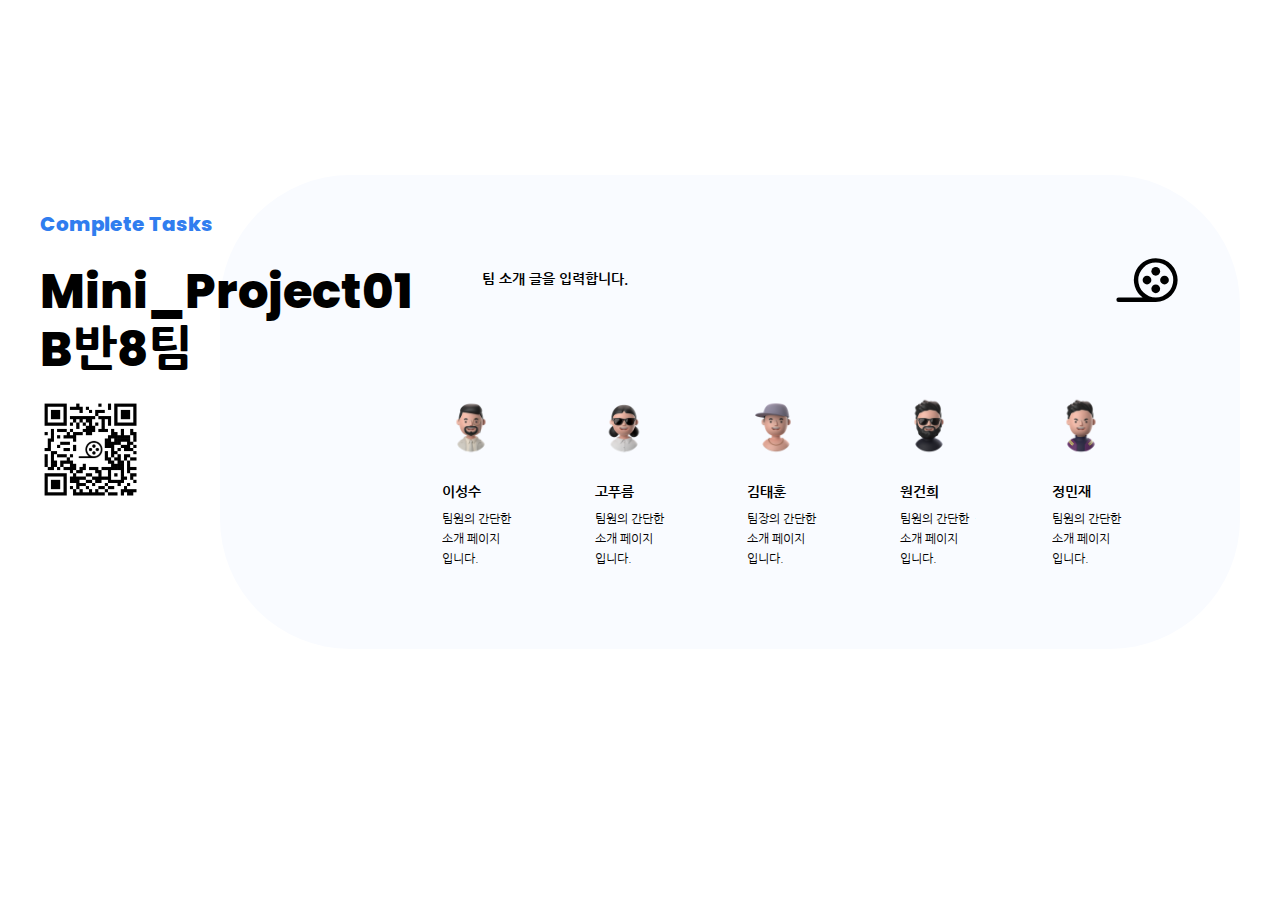
==== introduce/index.html @ 0667fb15 "팀소개 파일 위치변경" ====
<!DOCTYPE html>
<html lang="en">
   <head>
      <meta charset="UTF-8">
      <meta http-equiv="X-UA-Compatible" content="IE=edge">
      <meta name="viewport" content="width=device-width, initial-scale=1.0">
      <title>Mini_Project01</title>
      <link rel="stylesheet" href="index.css">
      <script src="javascript/prefixfree.min.js"></script>
   </head>
   <body>
      <article class="wrap">
         <header>
            <h1><span>Complete Tasks</span>Mini_Project01<br>B반8팀</h1>
            <img src="res/minipj01.png" alt="B반8팀의 Github" title="B반8팀의 Github 바로가기 QRcode" width="100px">
         </header>
         <section class="flexbox">
            <img src="res/movie_roll_icon.svg" alt="팀로고" class="logo">
            <h2 class="hidden">팀 소개 페이지</h2>
            <p class="discript">팀 소개 글을 입력합니다.</p>
            <article>
               <h2 class="hidden">팀원 소개 링크</h2>
               <!-- 짧게 한마디 정도 쓰면 어떨까요..? -->
               <section>
                  <img src="res/people1_icon.png" alt="이름아이콘">
                  <h3>이성수</h3>
                  <p>팀원의 간단한<br>소개 페이지<br>입니다.</p>
                  <a href="https://teamsparta.notion.site/6-dbf81504616240219fe5fcd75f99147f?p=98fcc7e62e7540d7b784379b0a7406f2&pm=s" target="_blank" title="팀원소개"><span class="hidden">이성수 팀원 소개 페이지로 이동하기</span></a>
               </section>
               <section>
                  <img src="res/people4_icon.png" alt="이름아이콘">
                  <h3>고푸름</h3>
                  <p>팀원의 간단한<br>소개 페이지<br>입니다.</p>
                  <a href="https://teamsparta.notion.site/6-dbf81504616240219fe5fcd75f99147f?p=397af7d6f3834342be9b9a8756e6ca54&pm=s" target="_blank" title="팀원소개"><span class="hidden">고푸름 팀원 소개 페이지로 이동하기</span></a>
               </section>
               <section>
                  <img src="res/people3_icon.png" alt="이름아이콘">
                  <h3>김태훈</h3>
                  <p>팀장의 간단한<br>소개 페이지<br>입니다.</p>
                  <a href="https://teamsparta.notion.site/6-dbf81504616240219fe5fcd75f99147f?p=f51c960fd0f84b189da4b318b7c86f99&pm=s" target="_blank" title="팀장소개"><span class="hidden">김태훈 팀장 소개 페이지로 이동하기</span></a>
               </section>
               <section>
                  <img src="res/people2_icon.png" alt="이름아이콘">
                  <h3>원건희</h3>
                  <p>팀원의 간단한<br>소개 페이지<br>입니다.</p>
                  <a href="https://teamsparta.notion.site/6-dbf81504616240219fe5fcd75f99147f?p=e56d6638f5a5453eb2c72391bbf1db9d&pm=s" target="_blank" title="팀원소개"><span class="hidden">원건희 팀원 소개 페이지로 이동하기</span></a>
               </section>
               <section>
                  <img src="res/people5_icon.png" alt="이름아이콘">
                  <h3>정민재</h3>
                  <p>팀원의 간단한<br>소개 페이지<br>입니다.</p>
                  <a href="" target="_blank" title="팀원소개"><span class="hidden">정민재 팀원 소개 페이지로 이동하기</span></a>
               </section>
            </article>
         </section>
      </article>
   </body>
</html>
---- introduce/index.css ----
@charset "utf-8";
@import url('https://fonts.googleapis.com/css2?family=Nanum+Gothic:wght@400;700;800&family=Poppins:wght@700&display=swap');

*{margin:0; padding:0; box-sizing:border-box;}
p, h3{font-family:'Nanum Gothic'; font-size:14px; font-weight:700}
.hidden {position:absolute; width:1px; height:1px; overflow:hidden; margin:-1px; border:0;}

body{display:flex; justify-content:center; align-items:center; min-height:100vh;}
.wrap {position:relative; width:1200px; height:550px}

header{float:left; margin-top:20px;}
header h1{font-family:'Poppins', 'Nanum Gothic'; font-size:48px; line-height:58px; font-weight:800; padding-bottom:20px}
header h1 span{display:block; color:#307DEF; font-size:20px; margin-bottom:10px;}

.flexbox {display:flex; flex-direction:column; position:relative; padding-right:65px;} 
.flexbox::before{content:""; position:absolute; top:0; right:0; width:1020px; height:474px; background:#F9FBFF url(../resources/images/kej/index/bg.png) no-repeat right top; border-radius:130px; z-index:-999}
.discript{height:187px; padding:92px 0 0 70px; line-height:24px;}
.flexbox > article {display:flex}
.flexbox > article > section {position:relative; width:178px; height:328px; border-radius:70px; padding:35px 0 0 30px}
.flexbox > article > section > img {width:58px; height:58px}
.flexbox > article > section > h3 {margin:26px 0 10px 0;}
.flexbox > article > section > p {font-size:12px; font-weight:400; line-height:20px}
@keyframes boxon {
    from{background:rgba(255,255,255,0); box-shadow:0px 0px 60px rgba(48, 125, 239, 0);} to{background:#fff; box-shadow:0px 0px 60px rgba(48, 125, 239, 0.15);}
}
.flexbox > article > section:hover{animation:boxon 0.3s; background:#fff; box-shadow:0px 0px 60px rgba(48, 125, 239, 0.15)}
.flexbox > article > section > a {position:absolute; right:24px; bottom:40px; width:40px; height:40px; border-radius:20px; opacity:0;}
.flexbox > article > section:hover > a{background:#307DEF url('../res/btn_arrow.svg') no-repeat center; opacity:0.5; transition:0.3s;}
.flexbox > article > section:hover > a:hover{box-shadow:0px 3px 10px rgba(48, 125, 239, 0.5); opacity:1; transition:0.3s}
.logo{width: 70px; margin-left: 700px; margin-top: 70px; position: absolute; display: flex;}
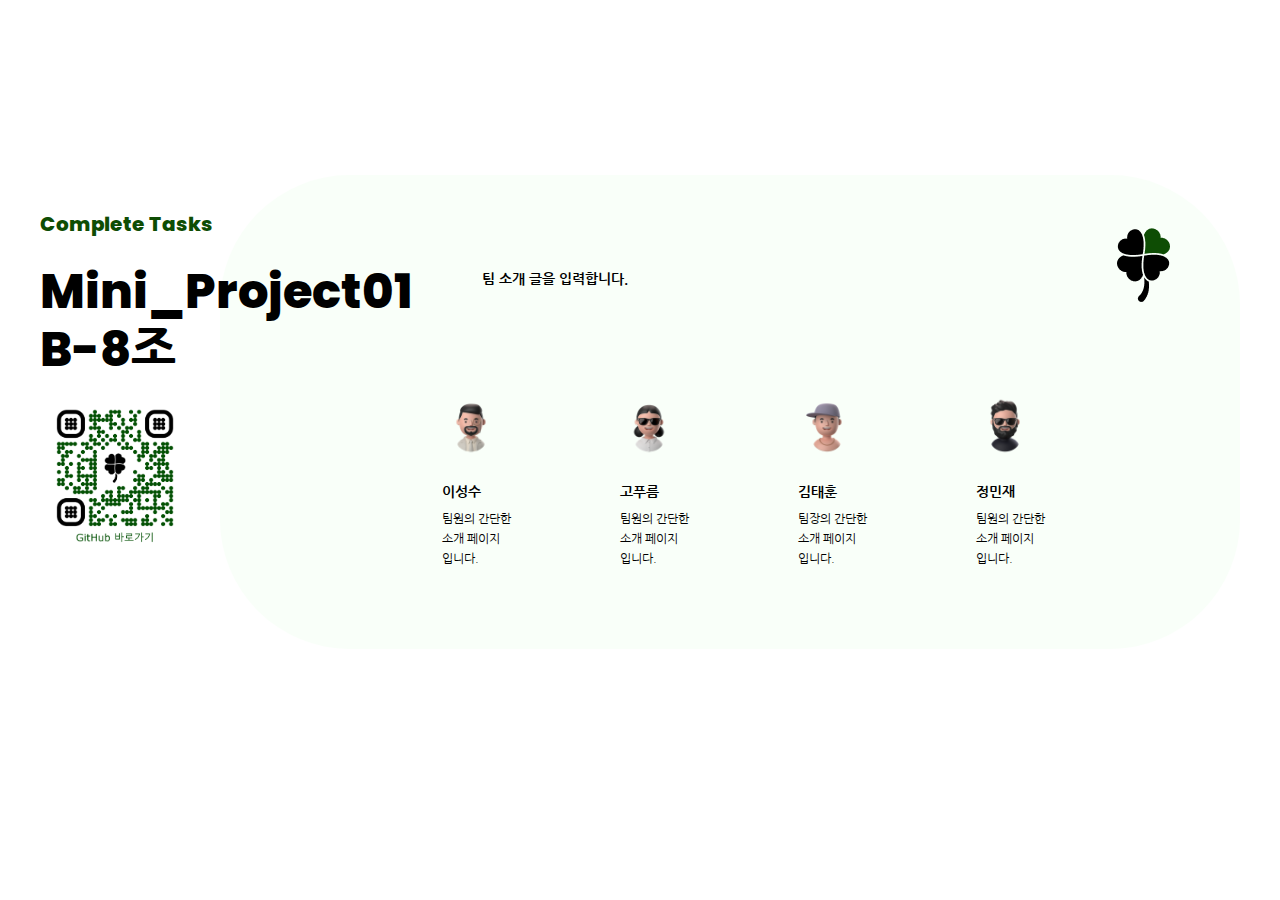
==== commit bac795c4: "메인컬러, 링크 수정" ====
--- a/introduce/index.html
+++ b/introduce/index.html
@@ -6,21 +6,21 @@
       <meta name="viewport" content="width=device-width, initial-scale=1.0">
       <title>Mini_Project01</title>
       <link rel="stylesheet" href="index.css">
-      <script src="javascript/prefixfree.min.js"></script>
+      <script src="prefixfree.min.js"></script>
    </head>
    <body>
       <article class="wrap">
          <header>
-            <h1><span>Complete Tasks</span>Mini_Project01<br>B반8팀</h1>
-            <img src="res/minipj01.png" alt="B반8팀의 Github" title="B반8팀의 Github 바로가기 QRcode" width="100px">
+            <h1><span>Complete Tasks</span>Mini_Project01<br>B-8조</h1>
+            <a href="https://github.com/sxi8022/moviereco" target="_blank"><img src="res/miniPJ01QR.png" alt="B-8의 Github" title="B-8의 Github 바로가기 QRcode" width="150px"></a>
          </header>
          <section class="flexbox">
-            <img src="res/movie_roll_icon.svg" alt="팀로고" class="logo">
             <h2 class="hidden">팀 소개 페이지</h2>
             <p class="discript">팀 소개 글을 입력합니다.</p>
             <article>
                <h2 class="hidden">팀원 소개 링크</h2>
-               <!-- 짧게 한마디 정도 쓰면 어떨까요..? -->
+               <!-- 짧게 한마디 정도 쓰면 어떨까요..?
+                    원하시는 아이콘으로 변경하셔도 됩니다 -->
                <section>
                   <img src="res/people1_icon.png" alt="이름아이콘">
                   <h3>이성수</h3>
@@ -41,15 +41,9 @@
                </section>
                <section>
                   <img src="res/people2_icon.png" alt="이름아이콘">
-                  <h3>원건희</h3>
-                  <p>팀원의 간단한<br>소개 페이지<br>입니다.</p>
-                  <a href="https://teamsparta.notion.site/6-dbf81504616240219fe5fcd75f99147f?p=e56d6638f5a5453eb2c72391bbf1db9d&pm=s" target="_blank" title="팀원소개"><span class="hidden">원건희 팀원 소개 페이지로 이동하기</span></a>
-               </section>
-               <section>
-                  <img src="res/people5_icon.png" alt="이름아이콘">
                   <h3>정민재</h3>
                   <p>팀원의 간단한<br>소개 페이지<br>입니다.</p>
-                  <a href="" target="_blank" title="팀원소개"><span class="hidden">정민재 팀원 소개 페이지로 이동하기</span></a>
+                  <a href="https://teamsparta.notion.site/6-dbf81504616240219fe5fcd75f99147f?p=1e27893b34f94d7fa20324c3a760cc92&pm=s" target="_blank" title="팀원소개"><span class="hidden">정민재 팀원 소개 페이지로 이동하기</span></a>
                </section>
             </article>
          </section>
--- a/introduce/index.css
+++ b/introduce/index.css
@@ -10,10 +10,10 @@
 
 header{float:left; margin-top:20px;}
 header h1{font-family:'Poppins', 'Nanum Gothic'; font-size:48px; line-height:58px; font-weight:800; padding-bottom:20px}
-header h1 span{display:block; color:#307DEF; font-size:20px; margin-bottom:10px;}
+header h1 span{display:block; color:#0E4D04; font-size:20px; margin-bottom:10px;}
 
 .flexbox {display:flex; flex-direction:column; position:relative; padding-right:65px;} 
-.flexbox::before{content:""; position:absolute; top:0; right:0; width:1020px; height:474px; background:#F9FBFF url(../resources/images/kej/index/bg.png) no-repeat right top; border-radius:130px; z-index:-999}
+.flexbox::before{content:""; position:absolute; top:0; right:0; width:1020px; height:474px; background:#f9fff9 url(./res/logo.png) no-repeat right top; border-radius:130px; z-index:-999}
 .discript{height:187px; padding:92px 0 0 70px; line-height:24px;}
 .flexbox > article {display:flex}
 .flexbox > article > section {position:relative; width:178px; height:328px; border-radius:70px; padding:35px 0 0 30px}
@@ -21,10 +21,9 @@
 .flexbox > article > section > h3 {margin:26px 0 10px 0;}
 .flexbox > article > section > p {font-size:12px; font-weight:400; line-height:20px}
 @keyframes boxon {
-    from{background:rgba(255,255,255,0); box-shadow:0px 0px 60px rgba(48, 125, 239, 0);} to{background:#fff; box-shadow:0px 0px 60px rgba(48, 125, 239, 0.15);}
+    from{background:rgba(255,255,255,0); box-shadow:0px 0px 60px rgba(80, 239, 48, 0.5);} to{background:#fff; box-shadow:0px 0px 60px rgba(80, 239, 48, 0.5);}
 }
-.flexbox > article > section:hover{animation:boxon 0.3s; background:#fff; box-shadow:0px 0px 60px rgba(48, 125, 239, 0.15)}
+.flexbox > article > section:hover{animation:boxon 0.3s; background:#fff; box-shadow:0px 0px 60px rgba(80, 239, 48, 0.5)}
 .flexbox > article > section > a {position:absolute; right:24px; bottom:40px; width:40px; height:40px; border-radius:20px; opacity:0;}
-.flexbox > article > section:hover > a{background:#307DEF url('../res/btn_arrow.svg') no-repeat center; opacity:0.5; transition:0.3s;}
-.flexbox > article > section:hover > a:hover{box-shadow:0px 3px 10px rgba(48, 125, 239, 0.5); opacity:1; transition:0.3s}
-.logo{width: 70px; margin-left: 700px; margin-top: 70px; position: absolute; display: flex;}+.flexbox > article > section:hover > a{background:#0E4D04 url('./res/btn_arrow.svg') no-repeat center; opacity:0.5; transition:0.3s;}
+.flexbox > article > section:hover > a:hover{box-shadow:0px 3px 10px rgba(80, 239, 48, 0.5); opacity:1; transition:0.3s}